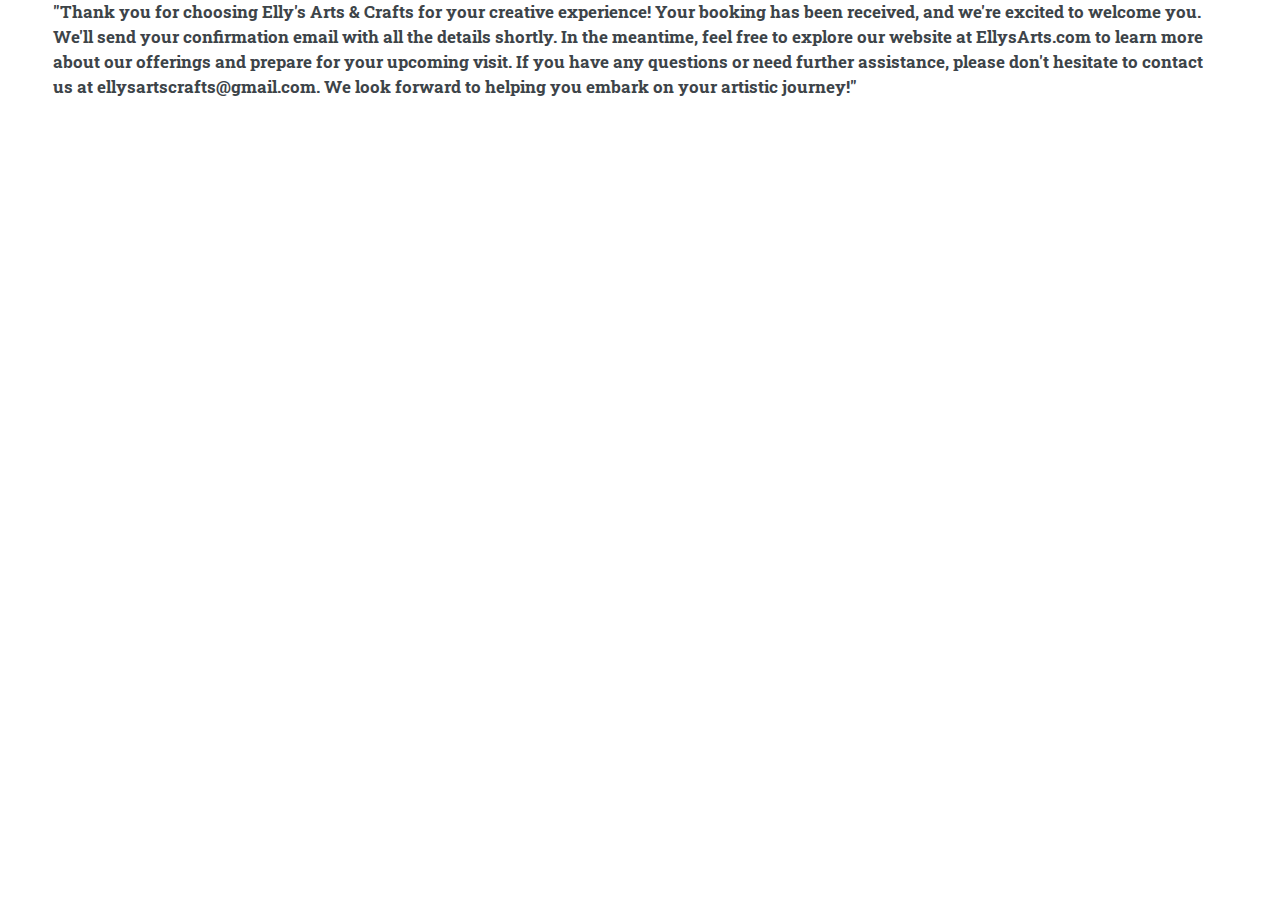
==== confirmation.html @ ca2ac84e "update" ====
<!DOCTYPE HTML>
<html>
	<head>
		<title>Elly's Arts & Crafts - Confirmation</title>
		<meta charset="utf-8" />
		<meta name="viewport" content="width=device-width, initial-scale=1, user-scalable=no" />
		<link rel="stylesheet" href="assets/css/main.css" />

		<!-- Google tag (gtag.js) Google ADs -->
		<script async src="https://www.googletagmanager.com/gtag/js?id=AW-11468911017"></script>
		<script>
		window.dataLayer = window.dataLayer || [];
		function gtag(){dataLayer.push(arguments);}
		gtag('js', new Date());

		gtag('config', 'AW-11468911017');
		</script>
		<!-- Google tag (gtag.js) Analytics -->
		<script async src="https://www.googletagmanager.com/gtag/js?id=G-2J6WNZZW1K"></script>
		<script>
		window.dataLayer = window.dataLayer || [];
		function gtag(){dataLayer.push(arguments);}
		gtag('js', new Date());

		gtag('config', 'G-2J6WNZZW1K');
		</script>

		
	</head>
	<body>
		<div id="main">
			<div class="inner">

			   <h3><span>"</span>Thank you for choosing Elly's Arts & Crafts for your creative experience! Your booking has been received, and we're excited to welcome you. We'll send your confirmation email with all the details shortly. In the meantime, feel free to explore our website at EllysArts.com to learn more about our offerings and prepare for your upcoming visit. If you have any questions or need further assistance, please don't hesitate to contact us at <email>ellysartscrafts@gmail.com</email>. We look forward to helping you embark on your artistic journey!<span>"</span></h3>

			</div>
		</div>


	</body>
</html>
---- assets/css/main.css ----
@import url(fontawesome-all.min.css);
@import url("https://fonts.googleapis.com/css?family=Open+Sans:400,600,400italic,600italic|Roboto+Slab:400,700");
/*
	Editorial by HTML5 UP
	html5up.net | @ajlkn
	Free for personal and commercial use under the CCA 3.0 license (html5up.net/license)
*/
html, body, div, span, applet, object,
iframe, h1, h2, h3, h4, h5, h6, p, blockquote,
pre, a, abbr, acronym, address, big, cite,
code, del, dfn, em, img, ins, kbd, q, s, samp,
small, strike, strong, sub, sup, tt, var, b,
u, i, center, dl, dt, dd, ol, ul, li, fieldset,
form, label, legend, table, caption, tbody,
tfoot, thead, tr, th, td, article, aside,
canvas, details, embed, figure, figcaption,
footer, header, hgroup, menu, nav, output, ruby,
section, summary, time, mark, audio, video {
  margin: 0;
  padding: 0;
  border: 0;
  font-size: 100%;
  font: inherit;
  vertical-align: baseline; }

article, aside, details, figcaption, figure,
footer, header, hgroup, menu, nav, section {
  display: block; }

body {
  line-height: 1; }

ol, ul {
  list-style: none; }

blockquote, q {
  quotes: none; }
  blockquote:before, blockquote:after, q:before, q:after {
    content: '';
    content: none; }

table {
  border-collapse: collapse;
  border-spacing: 0; }

body {
  -webkit-text-size-adjust: none; }

mark {
  background-color: transparent;
  color: inherit; }

input::-moz-focus-inner {
  border: 0;
  padding: 0; }

input, select, textarea {
  -moz-appearance: none;
  -webkit-appearance: none;
  -ms-appearance: none;
  appearance: none; }

/* Basic */
@-ms-viewport {
  width: device-width; }

body {
  -ms-overflow-style: scrollbar; }

@media screen and (max-width: 480px) {
  html, body {
    min-width: 320px; } }

html {
  box-sizing: border-box; }

*, *:before, *:after {
  box-sizing: inherit; }

body {
  background: #ffffff; }
  body.is-preload *, body.is-preload *:before, body.is-preload *:after, body.is-resizing *, body.is-resizing *:before, body.is-resizing *:after {
    -moz-animation: none !important;
    -webkit-animation: none !important;
    -ms-animation: none !important;
    animation: none !important;
    -moz-transition: none !important;
    -webkit-transition: none !important;
    -ms-transition: none !important;
    transition: none !important; }

/* Type */
body, input, select, textarea {
  color: #7f888f;
  font-family: "Open Sans", sans-serif;
  font-size: 13pt;
  font-weight: 400;
  line-height: 1.65; }
  @media screen and (max-width: 1680px) {
    body, input, select, textarea {
      font-size: 11pt; } }
  @media screen and (max-width: 1280px) {
    body, input, select, textarea {
      font-size: 10pt; } }
  @media screen and (max-width: 360px) {
    body, input, select, textarea {
      font-size: 9pt; } }

a {
  -moz-transition: color 0.2s ease-in-out, border-bottom-color 0.2s ease-in-out;
  -webkit-transition: color 0.2s ease-in-out, border-bottom-color 0.2s ease-in-out;
  -ms-transition: color 0.2s ease-in-out, border-bottom-color 0.2s ease-in-out;
  transition: color 0.2s ease-in-out, border-bottom-color 0.2s ease-in-out;
  border-bottom: dotted 1px;
  color: #f48eb0;
  text-decoration: none; }
  a:hover {
    border-bottom-color: #f48eb0;
    color: #f48eb0 !important; }
    a:hover strong {
      color: inherit; }

strong, b {
  color: #3d4449;
  font-weight: 600; }

em, i {
  font-style: italic; }

p {
  margin: 0 0 2em 0; }

h1, h2, h3, h4, h5, h6 {
  color: #3d4449;
  font-family: "Roboto Slab", serif;
  font-weight: 700;
  line-height: 1.5;
  margin: 0 0 0.3em 0; }
  h1 a, h2 a, h3 a, h4 a, h5 a, h6 a {
    color: inherit;
    text-decoration: none;
    border-bottom: 0; }

h1 {
  font-size: 4em;
  margin: 0 0 0.5em 0;
  line-height: 1.3; }

h2 {
  font-size: 1.75em; }

h3 {
  font-size: 1.25em; }

h4 {
  font-size: 1.1em; }

h5 {
  font-size: 0.9em; }

h6 {
  font-size: 0.7em; }

@media screen and (max-width: 1680px) {
  h1 {
    font-size: 3.5em; } }

@media screen and (max-width: 980px) {
  h1 {
    font-size: 3.25em; } }

@media screen and (max-width: 736px) {
  h1 {
    font-size: 2em;
    line-height: 1.4; }
  h2 {
    font-size: 1.5em; } }

sub {
  font-size: 0.8em;
  position: relative;
  top: 0.5em; }

sup {
  font-size: 0.8em;
  position: relative;
  top: -0.5em; }

blockquote {
  border-left: solid 3px rgba(210, 215, 217, 0.75);
  font-style: italic;
  margin: 0 0 2em 0;
  padding: 0.5em 0 0.5em 2em; }

code {
  background: rgba(230, 235, 237, 0.25);
  border-radius: 0.375em;
  border: solid 1px rgba(210, 215, 217, 0.75);
  font-family: "Courier New", monospace;
  font-size: 0.9em;
  margin: 0 0.25em;
  padding: 0.25em 0.65em; }

pre {
  -webkit-overflow-scrolling: touch;
  font-family: "Courier New", monospace;
  font-size: 0.9em;
  margin: 0 0 2em 0; }
  pre code {
    display: block;
    line-height: 1.75;
    padding: 1em 1.5em;
    overflow-x: auto; }

hr {
  border: 0;
  border-bottom: solid 1px rgba(210, 215, 217, 0.75);
  margin: 2em 0; }
  hr.major {
    margin: 3em 0; }

.align-left {
  text-align: left; }

.align-center {
  text-align: center; }

.align-right {
  text-align: right; }

/* Row */
.row {
  display: flex;
  flex-wrap: wrap;
  box-sizing: border-box;
  align-items: stretch; }
  .row > * {
    box-sizing: border-box; }
  .row.gtr-uniform > * > :last-child {
    margin-bottom: 0; }
  .row.aln-left {
    justify-content: flex-start; }
  .row.aln-center {
    justify-content: center; }
  .row.aln-right {
    justify-content: flex-end; }
  .row.aln-top {
    align-items: flex-start; }
  .row.aln-middle {
    align-items: center; }
  .row.aln-bottom {
    align-items: flex-end; }
  .row > .imp {
    order: -1; }
  .row > .col-1 {
    width: 8.33333%; }
  .row > .off-1 {
    margin-left: 8.33333%; }
  .row > .col-2 {
    width: 16.66667%; }
  .row > .off-2 {
    margin-left: 16.66667%; }
  .row > .col-3 {
    width: 25%; }
  .row > .off-3 {
    margin-left: 25%; }
  .row > .col-4 {
    width: 33.33333%; }
  .row > .off-4 {
    margin-left: 33.33333%; }
  .row > .col-5 {
    width: 41.66667%; }
  .row > .off-5 {
    margin-left: 41.66667%; }
  .row > .col-6 {
    width: 50%; }
  .row > .off-6 {
    margin-left: 50%; }
  .row > .col-7 {
    width: 58.33333%; }
  .row > .off-7 {
    margin-left: 58.33333%; }
  .row > .col-8 {
    width: 66.66667%; }
  .row > .off-8 {
    margin-left: 66.66667%; }
  .row > .col-9 {
    width: 75%; }
  .row > .off-9 {
    margin-left: 75%; }
  .row > .col-10 {
    width: 83.33333%; }
  .row > .off-10 {
    margin-left: 83.33333%; }
  .row > .col-11 {
    width: 91.66667%; }
  .row > .off-11 {
    margin-left: 91.66667%; }
  .row > .col-12 {
    width: 100%; }
  .row > .off-12 {
    margin-left: 100%; }
  .row.gtr-0 {
    margin-top: 0;
    margin-left: 0em; }
    .row.gtr-0 > * {
      padding: 0 0 0 0em; }
    .row.gtr-0.gtr-uniform {
      margin-top: 0em; }
      .row.gtr-0.gtr-uniform > * {
        padding-top: 0em; }
  .row.gtr-25 {
    margin-top: 0;
    margin-left: -0.375em; }
    .row.gtr-25 > * {
      padding: 0 0 0 0.375em; }
    .row.gtr-25.gtr-uniform {
      margin-top: -0.375em; }
      .row.gtr-25.gtr-uniform > * {
        padding-top: 0.375em; }
  .row.gtr-50 {
    margin-top: 0;
    margin-left: -0.75em; }
    .row.gtr-50 > * {
      padding: 0 0 0 0.75em; }
    .row.gtr-50.gtr-uniform {
      margin-top: -0.75em; }
      .row.gtr-50.gtr-uniform > * {
        padding-top: 0.75em; }
  .row {
    margin-top: 0;
    margin-left: -1.5em; }
    .row > * {
      padding: 0 0 0 1.5em; }
    .row.gtr-uniform {
      margin-top: -1.5em; }
      .row.gtr-uniform > * {
        padding-top: 1.5em; }
  .row.gtr-150 {
    margin-top: 0;
    margin-left: -2.25em; }
    .row.gtr-150 > * {
      padding: 0 0 0 2.25em; }
    .row.gtr-150.gtr-uniform {
      margin-top: -2.25em; }
      .row.gtr-150.gtr-uniform > * {
        padding-top: 2.25em; }
  .row.gtr-200 {
    margin-top: 0;
    margin-left: -3em; }
    .row.gtr-200 > * {
      padding: 0 0 0 3em; }
    .row.gtr-200.gtr-uniform {
      margin-top: -3em; }
      .row.gtr-200.gtr-uniform > * {
        padding-top: 3em; }
  @media screen and (max-width: 1680px) {
    .row {
      display: flex;
      flex-wrap: wrap;
      box-sizing: border-box;
      align-items: stretch; }
      .row > * {
        box-sizing: border-box; }
      .row.gtr-uniform > * > :last-child {
        margin-bottom: 0; }
      .row.aln-left {
        justify-content: flex-start; }
      .row.aln-center {
        justify-content: center; }
      .row.aln-right {
        justify-content: flex-end; }
      .row.aln-top {
        align-items: flex-start; }
      .row.aln-middle {
        align-items: center; }
      .row.aln-bottom {
        align-items: flex-end; }
      .row > .imp-xlarge {
        order: -1; }
      .row > .col-1-xlarge {
        width: 8.33333%; }
      .row > .off-1-xlarge {
        margin-left: 8.33333%; }
      .row > .col-2-xlarge {
        width: 16.66667%; }
      .row > .off-2-xlarge {
        margin-left: 16.66667%; }
      .row > .col-3-xlarge {
        width: 25%; }
      .row > .off-3-xlarge {
        margin-left: 25%; }
      .row > .col-4-xlarge {
        width: 33.33333%; }
      .row > .off-4-xlarge {
        margin-left: 33.33333%; }
      .row > .col-5-xlarge {
        width: 41.66667%; }
      .row > .off-5-xlarge {
        margin-left: 41.66667%; }
      .row > .col-6-xlarge {
        width: 50%; }
      .row > .off-6-xlarge {
        margin-left: 50%; }
      .row > .col-7-xlarge {
        width: 58.33333%; }
      .row > .off-7-xlarge {
        margin-left: 58.33333%; }
      .row > .col-8-xlarge {
        width: 66.66667%; }
      .row > .off-8-xlarge {
        margin-left: 66.66667%; }
      .row > .col-9-xlarge {
        width: 75%; }
      .row > .off-9-xlarge {
        margin-left: 75%; }
      .row > .col-10-xlarge {
        width: 83.33333%; }
      .row > .off-10-xlarge {
        margin-left: 83.33333%; }
      .row > .col-11-xlarge {
        width: 91.66667%; }
      .row > .off-11-xlarge {
        margin-left: 91.66667%; }
      .row > .col-12-xlarge {
        width: 100%; }
      .row > .off-12-xlarge {
        margin-left: 100%; }
      .row.gtr-0 {
        margin-top: 0;
        margin-left: 0em; }
        .row.gtr-0 > * {
          padding: 0 0 0 0em; }
        .row.gtr-0.gtr-uniform {
          margin-top: 0em; }
          .row.gtr-0.gtr-uniform > * {
            padding-top: 0em; }
      .row.gtr-25 {
        margin-top: 0;
        margin-left: -0.375em; }
        .row.gtr-25 > * {
          padding: 0 0 0 0.375em; }
        .row.gtr-25.gtr-uniform {
          margin-top: -0.375em; }
          .row.gtr-25.gtr-uniform > * {
            padding-top: 0.375em; }
      .row.gtr-50 {
        margin-top: 0;
        margin-left: -0.75em; }
        .row.gtr-50 > * {
          padding: 0 0 0 0.75em; }
        .row.gtr-50.gtr-uniform {
          margin-top: -0.75em; }
          .row.gtr-50.gtr-uniform > * {
            padding-top: 0.75em; }
      .row {
        margin-top: 0;
        margin-left: -1.5em; }
        .row > * {
          padding: 0 0 0 1.5em; }
        .row.gtr-uniform {
          margin-top: -1.5em; }
          .row.gtr-uniform > * {
            padding-top: 1.5em; }
      .row.gtr-150 {
        margin-top: 0;
        margin-left: -2.25em; }
        .row.gtr-150 > * {
          padding: 0 0 0 2.25em; }
        .row.gtr-150.gtr-uniform {
          margin-top: -2.25em; }
          .row.gtr-150.gtr-uniform > * {
            padding-top: 2.25em; }
      .row.gtr-200 {
        margin-top: 0;
        margin-left: -3em; }
        .row.gtr-200 > * {
          padding: 0 0 0 3em; }
        .row.gtr-200.gtr-uniform {
          margin-top: -3em; }
          .row.gtr-200.gtr-uniform > * {
            padding-top: 3em; } }
  @media screen and (max-width: 1280px) {
    .row {
      display: flex;
      flex-wrap: wrap;
      box-sizing: border-box;
      align-items: stretch; }
      .row > * {
        box-sizing: border-box; }
      .row.gtr-uniform > * > :last-child {
        margin-bottom: 0; }
      .row.aln-left {
        justify-content: flex-start; }
      .row.aln-center {
        justify-content: center; }
      .row.aln-right {
        justify-content: flex-end; }
      .row.aln-top {
        align-items: flex-start; }
      .row.aln-middle {
        align-items: center; }
      .row.aln-bottom {
        align-items: flex-end; }
      .row > .imp-large {
        order: -1; }
      .row > .col-1-large {
        width: 8.33333%; }
      .row > .off-1-large {
        margin-left: 8.33333%; }
      .row > .col-2-large {
        width: 16.66667%; }
      .row > .off-2-large {
        margin-left: 16.66667%; }
      .row > .col-3-large {
        width: 25%; }
      .row > .off-3-large {
        margin-left: 25%; }
      .row > .col-4-large {
        width: 33.33333%; }
      .row > .off-4-large {
        margin-left: 33.33333%; }
      .row > .col-5-large {
        width: 41.66667%; }
      .row > .off-5-large {
        margin-left: 41.66667%; }
      .row > .col-6-large {
        width: 50%; }
      .row > .off-6-large {
        margin-left: 50%; }
      .row > .col-7-large {
        width: 58.33333%; }
      .row > .off-7-large {
        margin-left: 58.33333%; }
      .row > .col-8-large {
        width: 66.66667%; }
      .row > .off-8-large {
        margin-left: 66.66667%; }
      .row > .col-9-large {
        width: 75%; }
      .row > .off-9-large {
        margin-left: 75%; }
      .row > .col-10-large {
        width: 83.33333%; }
      .row > .off-10-large {
        margin-left: 83.33333%; }
      .row > .col-11-large {
        width: 91.66667%; }
      .row > .off-11-large {
        margin-left: 91.66667%; }
      .row > .col-12-large {
        width: 100%; }
      .row > .off-12-large {
        margin-left: 100%; }
      .row.gtr-0 {
        margin-top: 0;
        margin-left: 0em; }
        .row.gtr-0 > * {
          padding: 0 0 0 0em; }
        .row.gtr-0.gtr-uniform {
          margin-top: 0em; }
          .row.gtr-0.gtr-uniform > * {
            padding-top: 0em; }
      .row.gtr-25 {
        margin-top: 0;
        margin-left: -0.375em; }
        .row.gtr-25 > * {
          padding: 0 0 0 0.375em; }
        .row.gtr-25.gtr-uniform {
          margin-top: -0.375em; }
          .row.gtr-25.gtr-uniform > * {
            padding-top: 0.375em; }
      .row.gtr-50 {
        margin-top: 0;
        margin-left: -0.75em; }
        .row.gtr-50 > * {
          padding: 0 0 0 0.75em; }
        .row.gtr-50.gtr-uniform {
          margin-top: -0.75em; }
          .row.gtr-50.gtr-uniform > * {
            padding-top: 0.75em; }
      .row {
        margin-top: 0;
        margin-left: -1.5em; }
        .row > * {
          padding: 0 0 0 1.5em; }
        .row.gtr-uniform {
          margin-top: -1.5em; }
          .row.gtr-uniform > * {
            padding-top: 1.5em; }
      .row.gtr-150 {
        margin-top: 0;
        margin-left: -2.25em; }
        .row.gtr-150 > * {
          padding: 0 0 0 2.25em; }
        .row.gtr-150.gtr-uniform {
          margin-top: -2.25em; }
          .row.gtr-150.gtr-uniform > * {
            padding-top: 2.25em; }
      .row.gtr-200 {
        margin-top: 0;
        margin-left: -3em; }
        .row.gtr-200 > * {
          padding: 0 0 0 3em; }
        .row.gtr-200.gtr-uniform {
          margin-top: -3em; }
          .row.gtr-200.gtr-uniform > * {
            padding-top: 3em; } }
  @media screen and (max-width: 980px) {
    .row {
      display: flex;
      flex-wrap: wrap;
      box-sizing: border-box;
      align-items: stretch; }
      .row > * {
        box-sizing: border-box; }
      .row.gtr-uniform > * > :last-child {
        margin-bottom: 0; }
      .row.aln-left {
        justify-content: flex-start; }
      .row.aln-center {
        justify-content: center; }
      .row.aln-right {
        justify-content: flex-end; }
      .row.aln-top {
        align-items: flex-start; }
      .row.aln-middle {
        align-items: center; }
      .row.aln-bottom {
        align-items: flex-end; }
      .row > .imp-medium {
        order: -1; }
      .row > .col-1-medium {
        width: 8.33333%; }
      .row > .off-1-medium {
        margin-left: 8.33333%; }
      .row > .col-2-medium {
        width: 16.66667%; }
      .row > .off-2-medium {
        margin-left: 16.66667%; }
      .row > .col-3-medium {
        width: 25%; }
      .row > .off-3-medium {
        margin-left: 25%; }
      .row > .col-4-medium {
        width: 33.33333%; }
      .row > .off-4-medium {
        margin-left: 33.33333%; }
      .row > .col-5-medium {
        width: 41.66667%; }
      .row > .off-5-medium {
        margin-left: 41.66667%; }
      .row > .col-6-medium {
        width: 50%; }
      .row > .off-6-medium {
        margin-left: 50%; }
      .row > .col-7-medium {
        width: 58.33333%; }
      .row > .off-7-medium {
        margin-left: 58.33333%; }
      .row > .col-8-medium {
        width: 66.66667%; }
      .row > .off-8-medium {
        margin-left: 66.66667%; }
      .row > .col-9-medium {
        width: 75%; }
      .row > .off-9-medium {
        margin-left: 75%; }
      .row > .col-10-medium {
        width: 83.33333%; }
      .row > .off-10-medium {
        margin-left: 83.33333%; }
      .row > .col-11-medium {
        width: 91.66667%; }
      .row > .off-11-medium {
        margin-left: 91.66667%; }
      .row > .col-12-medium {
        width: 100%; }
      .row > .off-12-medium {
        margin-left: 100%; }
      .row.gtr-0 {
        margin-top: 0;
        margin-left: 0em; }
        .row.gtr-0 > * {
          padding: 0 0 0 0em; }
        .row.gtr-0.gtr-uniform {
          margin-top: 0em; }
          .row.gtr-0.gtr-uniform > * {
            padding-top: 0em; }
      .row.gtr-25 {
        margin-top: 0;
        margin-left: -0.375em; }
        .row.gtr-25 > * {
          padding: 0 0 0 0.375em; }
        .row.gtr-25.gtr-uniform {
          margin-top: -0.375em; }
          .row.gtr-25.gtr-uniform > * {
            padding-top: 0.375em; }
      .row.gtr-50 {
        margin-top: 0;
        margin-left: -0.75em; }
        .row.gtr-50 > * {
          padding: 0 0 0 0.75em; }
        .row.gtr-50.gtr-uniform {
          margin-top: -0.75em; }
          .row.gtr-50.gtr-uniform > * {
            padding-top: 0.75em; }
      .row {
        margin-top: 0;
        margin-left: -1.5em; }
        .row > * {
          padding: 0 0 0 1.5em; }
        .row.gtr-uniform {
          margin-top: -1.5em; }
          .row.gtr-uniform > * {
            padding-top: 1.5em; }
      .row.gtr-150 {
        margin-top: 0;
        margin-left: -2.25em; }
        .row.gtr-150 > * {
          padding: 0 0 0 2.25em; }
        .row.gtr-150.gtr-uniform {
          margin-top: -2.25em; }
          .row.gtr-150.gtr-uniform > * {
            padding-top: 2.25em; }
      .row.gtr-200 {
        margin-top: 0;
        margin-left: -3em; }
        .row.gtr-200 > * {
          padding: 0 0 0 3em; }
        .row.gtr-200.gtr-uniform {
          margin-top: -3em; }
          .row.gtr-200.gtr-uniform > * {
            padding-top: 3em; } }
  @media screen and (max-width: 736px) {
    .row {
      display: flex;
      flex-wrap: wrap;
      box-sizing: border-box;
      align-items: stretch; }
      .row > * {
        box-sizing: border-box; }
      .row.gtr-uniform > * > :last-child {
        margin-bottom: 0; }
      .row.aln-left {
        justify-content: flex-start; }
      .row.aln-center {
        justify-content: center; }
      .row.aln-right {
        justify-content: flex-end; }
      .row.aln-top {
        align-items: flex-start; }
      .row.aln-middle {
        align-items: center; }
      .row.aln-bottom {
        align-items: flex-end; }
      .row > .imp-small {
        order: -1; }
      .row > .col-1-small {
        width: 8.33333%; }
      .row > .off-1-small {
        margin-left: 8.33333%; }
      .row > .col-2-small {
        width: 16.66667%; }
      .row > .off-2-small {
        margin-left: 16.66667%; }
      .row > .col-3-small {
        width: 25%; }
      .row > .off-3-small {
        margin-left: 25%; }
      .row > .col-4-small {
        width: 33.33333%; }
      .row > .off-4-small {
        margin-left: 33.33333%; }
      .row > .col-5-small {
        width: 41.66667%; }
      .row > .off-5-small {
        margin-left: 41.66667%; }
      .row > .col-6-small {
        width: 50%; }
      .row > .off-6-small {
        margin-left: 50%; }
      .row > .col-7-small {
        width: 58.33333%; }
      .row > .off-7-small {
        margin-left: 58.33333%; }
      .row > .col-8-small {
        width: 66.66667%; }
      .row > .off-8-small {
        margin-left: 66.66667%; }
      .row > .col-9-small {
        width: 75%; }
      .row > .off-9-small {
        margin-left: 75%; }
      .row > .col-10-small {
        width: 83.33333%; }
      .row > .off-10-small {
        margin-left: 83.33333%; }
      .row > .col-11-small {
        width: 91.66667%; }
      .row > .off-11-small {
        margin-left: 91.66667%; }
      .row > .col-12-small {
        width: 100%; }
      .row > .off-12-small {
        margin-left: 100%; }
      .row.gtr-0 {
        margin-top: 0;
        margin-left: 0em; }
        .row.gtr-0 > * {
          padding: 0 0 0 0em; }
        .row.gtr-0.gtr-uniform {
          margin-top: 0em; }
          .row.gtr-0.gtr-uniform > * {
            padding-top: 0em; }
      .row.gtr-25 {
        margin-top: 0;
        margin-left: -0.375em; }
        .row.gtr-25 > * {
          padding: 0 0 0 0.375em; }
        .row.gtr-25.gtr-uniform {
          margin-top: -0.375em; }
          .row.gtr-25.gtr-uniform > * {
            padding-top: 0.375em; }
      .row.gtr-50 {
        margin-top: 0;
        margin-left: -0.75em; }
        .row.gtr-50 > * {
          padding: 0 0 0 0.75em; }
        .row.gtr-50.gtr-uniform {
          margin-top: -0.75em; }
          .row.gtr-50.gtr-uniform > * {
            padding-top: 0.75em; }
      .row {
        margin-top: 0;
        margin-left: -1.5em; }
        .row > * {
          padding: 0 0 0 1.5em; }
        .row.gtr-uniform {
          margin-top: -1.5em; }
          .row.gtr-uniform > * {
            padding-top: 1.5em; }
      .row.gtr-150 {
        margin-top: 0;
        margin-left: -2.25em; }
        .row.gtr-150 > * {
          padding: 0 0 0 2.25em; }
        .row.gtr-150.gtr-uniform {
          margin-top: -2.25em; }
          .row.gtr-150.gtr-uniform > * {
            padding-top: 2.25em; }
      .row.gtr-200 {
        margin-top: 0;
        margin-left: -3em; }
        .row.gtr-200 > * {
          padding: 0 0 0 3em; }
        .row.gtr-200.gtr-uniform {
          margin-top: -3em; }
          .row.gtr-200.gtr-uniform > * {
            padding-top: 3em; } }
  @media screen and (max-width: 480px) {
    .row {
      display: flex;
      flex-wrap: wrap;
      box-sizing: border-box;
      align-items: stretch; }
      .row > * {
        box-sizing: border-box; }
      .row.gtr-uniform > * > :last-child {
        margin-bottom: 0; }
      .row.aln-left {
        justify-content: flex-start; }
      .row.aln-center {
        justify-content: center; }
      .row.aln-right {
        justify-content: flex-end; }
      .row.aln-top {
        align-items: flex-start; }
      .row.aln-middle {
        align-items: center; }
      .row.aln-bottom {
        align-items: flex-end; }
      .row > .imp-xsmall {
        order: -1; }
      .row > .col-1-xsmall {
        width: 8.33333%; }
      .row > .off-1-xsmall {
        margin-left: 8.33333%; }
      .row > .col-2-xsmall {
        width: 16.66667%; }
      .row > .off-2-xsmall {
        margin-left: 16.66667%; }
      .row > .col-3-xsmall {
        width: 25%; }
      .row > .off-3-xsmall {
        margin-left: 25%; }
      .row > .col-4-xsmall {
        width: 33.33333%; }
      .row > .off-4-xsmall {
        margin-left: 33.33333%; }
      .row > .col-5-xsmall {
        width: 41.66667%; }
      .row > .off-5-xsmall {
        margin-left: 41.66667%; }
      .row > .col-6-xsmall {
        width: 50%; }
      .row > .off-6-xsmall {
        margin-left: 50%; }
      .row > .col-7-xsmall {
        width: 58.33333%; }
      .row > .off-7-xsmall {
        margin-left: 58.33333%; }
      .row > .col-8-xsmall {
        width: 66.66667%; }
      .row > .off-8-xsmall {
        margin-left: 66.66667%; }
      .row > .col-9-xsmall {
        width: 75%; }
      .row > .off-9-xsmall {
        margin-left: 75%; }
      .row > .col-10-xsmall {
        width: 83.33333%; }
      .row > .off-10-xsmall {
        margin-left: 83.33333%; }
      .row > .col-11-xsmall {
        width: 91.66667%; }
      .row > .off-11-xsmall {
        margin-left: 91.66667%; }
      .row > .col-12-xsmall {
        width: 100%; }
      .row > .off-12-xsmall {
        margin-left: 100%; }
      .row.gtr-0 {
        margin-top: 0;
        margin-left: 0em; }
        .row.gtr-0 > * {
          padding: 0 0 0 0em; }
        .row.gtr-0.gtr-uniform {
          margin-top: 0em; }
          .row.gtr-0.gtr-uniform > * {
            padding-top: 0em; }
      .row.gtr-25 {
        margin-top: 0;
        margin-left: -0.375em; }
        .row.gtr-25 > * {
          padding: 0 0 0 0.375em; }
        .row.gtr-25.gtr-uniform {
          margin-top: -0.375em; }
          .row.gtr-25.gtr-uniform > * {
            padding-top: 0.375em; }
      .row.gtr-50 {
        margin-top: 0;
        margin-left: -0.75em; }
        .row.gtr-50 > * {
          padding: 0 0 0 0.75em; }
        .row.gtr-50.gtr-uniform {
          margin-top: -0.75em; }
          .row.gtr-50.gtr-uniform > * {
            padding-top: 0.75em; }
      .row {
        margin-top: 0;
        margin-left: -1.5em; }
        .row > * {
          padding: 0 0 0 1.5em; }
        .row.gtr-uniform {
          margin-top: -1.5em; }
          .row.gtr-uniform > * {
            padding-top: 1.5em; }
      .row.gtr-150 {
        margin-top: 0;
        margin-left: -2.25em; }
        .row.gtr-150 > * {
          padding: 0 0 0 2.25em; }
        .row.gtr-150.gtr-uniform {
          margin-top: -2.25em; }
          .row.gtr-150.gtr-uniform > * {
            padding-top: 2.25em; }
      .row.gtr-200 {
        margin-top: 0;
        margin-left: -3em; }
        .row.gtr-200 > * {
          padding: 0 0 0 3em; }
        .row.gtr-200.gtr-uniform {
          margin-top: -3em; }
          .row.gtr-200.gtr-uniform > * {
            padding-top: 3em; } }

/* Section/Article */
section.special, article.special {
  text-align: center; }

header p {
  font-family: "Roboto Slab", serif;
  font-size: 1em;
  font-weight: 400;
  letter-spacing: 0.075em;
  margin-top: -0.5em;
  text-transform: uppercase; }

header.major > :last-child {
  border-bottom: solid 3px #f48eb0;
  display: inline-block;
  margin: 0 0 2em 0;
  padding: 0 0.75em 0.5em 0; }

header.main > :last-child {
  margin: 0 0 1em 0; }

/* Form */
form {
  margin: 0 0 2em 0; }

label {
  color: #3d4449;
  display: block;
  font-size: 0.9em;
  font-weight: 600;
  margin: 0 0 1em 0; }

input[type="text"],
input[type="password"],
input[type="email"],
input[type="tel"],
input[type="search"],
input[type="url"],
select,
textarea {
  -moz-appearance: none;
  -webkit-appearance: none;
  -ms-appearance: none;
  appearance: none;
  background: #ffffff;
  border-radius: 0.375em;
  border: none;
  border: solid 1px rgba(210, 215, 217, 0.75);
  color: inherit;
  display: block;
  outline: 0;
  padding: 0 1em;
  text-decoration: none;
  width: 100%; }
  input[type="text"]:invalid,
  input[type="password"]:invalid,
  input[type="email"]:invalid,
  input[type="tel"]:invalid,
  input[type="search"]:invalid,
  input[type="url"]:invalid,
  select:invalid,
  textarea:invalid {
    box-shadow: none; }
  input[type="text"]:focus,
  input[type="password"]:focus,
  input[type="email"]:focus,
  input[type="tel"]:focus,
  input[type="search"]:focus,
  input[type="url"]:focus,
  select:focus,
  textarea:focus {
    border-color: #f48eb0;
    box-shadow: 0 0 0 1px #f48eb0; }

select {
  background-image: url("data:image/svg+xml;charset=utf8,%3Csvg xmlns='http://www.w3.org/2000/svg' width='40' height='40' preserveAspectRatio='none' viewBox='0 0 40 40'%3E%3Cpath d='M9.4,12.3l10.4,10.4l10.4-10.4c0.2-0.2,0.5-0.4,0.9-0.4c0.3,0,0.6,0.1,0.9,0.4l3.3,3.3c0.2,0.2,0.4,0.5,0.4,0.9 c0,0.4-0.1,0.6-0.4,0.9L20.7,31.9c-0.2,0.2-0.5,0.4-0.9,0.4c-0.3,0-0.6-0.1-0.9-0.4L4.3,17.3c-0.2-0.2-0.4-0.5-0.4-0.9 c0-0.4,0.1-0.6,0.4-0.9l3.3-3.3c0.2-0.2,0.5-0.4,0.9-0.4S9.1,12.1,9.4,12.3z' fill='rgba(210, 215, 217, 0.75)' /%3E%3C/svg%3E");
  background-size: 1.25em;
  background-repeat: no-repeat;
  background-position: calc(100% - 1em) center;
  height: 2.75em;
  padding-right: 2.75em;
  text-overflow: ellipsis; }
  select option {
    color: #3d4449;
    background: #ffffff; }
  select:focus::-ms-value {
    background-color: transparent; }
  select::-ms-expand {
    display: none; }

input[type="text"],
input[type="password"],
input[type="email"],
input[type="tel"],
input[type="search"],
input[type="url"],
select {
  height: 2.75em; }

textarea {
  padding: 0.75em 1em; }

input[type="checkbox"],
input[type="radio"] {
  -moz-appearance: none;
  -webkit-appearance: none;
  -ms-appearance: none;
  appearance: none;
  display: block;
  float: left;
  margin-right: -2em;
  opacity: 0;
  width: 1em;
  z-index: -1; }
  input[type="checkbox"] + label,
  input[type="radio"] + label {
    text-decoration: none;
    color: #7f888f;
    cursor: pointer;
    display: inline-block;
    font-size: 1em;
    font-weight: 400;
    padding-left: 2.4em;
    padding-right: 0.75em;
    position: relative; }
    input[type="checkbox"] + label:before,
    input[type="radio"] + label:before {
      -moz-osx-font-smoothing: grayscale;
      -webkit-font-smoothing: antialiased;
      display: inline-block;
      font-style: normal;
      font-variant: normal;
      text-rendering: auto;
      line-height: 1;
      text-transform: none !important;
      font-family: 'Font Awesome 5 Free';
      font-weight: 900; }
    input[type="checkbox"] + label:before,
    input[type="radio"] + label:before {
      background: #ffffff;
      border-radius: 0.375em;
      border: solid 1px rgba(210, 215, 217, 0.75);
      content: '';
      display: inline-block;
      font-size: 0.8em;
      height: 2.0625em;
      left: 0;
      line-height: 2.0625em;
      position: absolute;
      text-align: center;
      top: 0;
      width: 2.0625em; }
  input[type="checkbox"]:checked + label:before,
  input[type="radio"]:checked + label:before {
    background: #3d4449;
    border-color: #3d4449;
    color: #ffffff;
    content: '\f00c'; }
  input[type="checkbox"]:focus + label:before,
  input[type="radio"]:focus + label:before {
    border-color: #f48eb0;
    box-shadow: 0 0 0 1px #f48eb0; }

input[type="checkbox"] + label:before {
  border-radius: 0.375em; }

input[type="radio"] + label:before {
  border-radius: 100%; }

::-webkit-input-placeholder {
  color: #9fa3a6 !important;
  opacity: 1.0; }

:-moz-placeholder {
  color: #9fa3a6 !important;
  opacity: 1.0; }

::-moz-placeholder {
  color: #9fa3a6 !important;
  opacity: 1.0; }

:-ms-input-placeholder {
  color: #9fa3a6 !important;
  opacity: 1.0; }

/* Box */
.box {
  border-radius: 0.375em;
  border: solid 1px rgba(210, 215, 217, 0.75);
  margin-bottom: 2em;
  padding: 1.5em; }
  .box > :last-child,
  .box > :last-child > :last-child,
  .box > :last-child > :last-child > :last-child {
    margin-bottom: 0; }
  .box.alt {
    border: 0;
    border-radius: 0;
    padding: 0; }

/* Icon */
.icon {
  text-decoration: none;
  border-bottom: none;
  position: relative; }
  .icon:before {
    -moz-osx-font-smoothing: grayscale;
    -webkit-font-smoothing: antialiased;
    display: inline-block;
    font-style: normal;
    font-variant: normal;
    text-rendering: auto;
    line-height: 1;
    text-transform: none !important;
    font-family: 'Font Awesome 5 Free';
    font-weight: 400; }
  .icon > .label {
    display: none; }
  .icon:before {
    line-height: inherit; }
  .icon.solid:before {
    font-weight: 900; }
  .icon.brands:before {
    font-family: 'Font Awesome 5 Brands'; }

/* Image */
.image {
  border-radius: 0.375em;
  border: 0;
  display: inline-block;
  position: relative; }
  .image img {
    border-radius: 0.375em;
    display: block; }
  .image.left, .image.right {
    max-width: 40%; }
    .image.left img, .image.right img {
      width: 100%; }
  .image.left {
    float: left;
    padding: 0 1.5em 1em 0;
    top: 0.25em; }
  .image.right {
    float: right;
    padding: 0 0 1em 1.5em;
    top: 0.25em; }
  .image.fit {
    display: block;
    margin: 0 0 2em 0;
    width: 100%; }
    .image.fit img {
      width: 100%; }
  .image.main {
    display: block;
    margin: 0 0 3em 0;
    width: 100%; }
    .image.main img {
      width: 100%; }

a.image {
  overflow: hidden; }
  a.image img {
    -moz-transition: -moz-transform 0.2s ease;
    -webkit-transition: -webkit-transform 0.2s ease;
    -ms-transition: -ms-transform 0.2s ease;
    transition: transform 0.2s ease; }
  a.image:hover img {
    -moz-transform: scale(1.075);
    -webkit-transform: scale(1.075);
    -ms-transform: scale(1.075);
    transform: scale(1.075); }

/* List */
ol {
  list-style: decimal;
  margin: 0 0 2em 0;
  padding-left: 1.25em; }
  ol li {
    padding-left: 0.25em; }

ul {
  list-style: disc;
  margin: 0 0 2em 0;
  padding-left: 1em; }
  ul li {
    padding-left: 0.5em; }
  ul.alt {
    list-style: none;
    padding-left: 0; }
    ul.alt li {
      border-top: solid 1px rgba(210, 215, 217, 0.75);
      padding: 0.5em 0; }
      ul.alt li:first-child {
        border-top: 0;
        padding-top: 0; }

dl {
  margin: 0 0 2em 0; }
  dl dt {
    display: block;
    font-weight: 600;
    margin: 0 0 1em 0; }
  dl dd {
    margin-left: 2em; }

/* Actions */
ul.actions {
  display: -moz-flex;
  display: -webkit-flex;
  display: -ms-flex;
  display: flex;
  cursor: default;
  list-style: none;
  margin-left: -1em;
  padding-left: 0; }
  ul.actions li {
    padding: 0 0 0 1em;
    vertical-align: middle; }
  ul.actions.special {
    -moz-justify-content: center;
    -webkit-justify-content: center;
    -ms-justify-content: center;
    justify-content: center;
    width: 100%;
    margin-left: 0; }
    ul.actions.special li:first-child {
      padding-left: 0; }
  ul.actions.stacked {
    -moz-flex-direction: column;
    -webkit-flex-direction: column;
    -ms-flex-direction: column;
    flex-direction: column;
    margin-left: 0; }
    ul.actions.stacked li {
      padding: 1.3em 0 0 0; }
      ul.actions.stacked li:first-child {
        padding-top: 0; }
  ul.actions.fit {
    width: calc(100% + 1em); }
    ul.actions.fit li {
      -moz-flex-grow: 1;
      -webkit-flex-grow: 1;
      -ms-flex-grow: 1;
      flex-grow: 1;
      -moz-flex-shrink: 1;
      -webkit-flex-shrink: 1;
      -ms-flex-shrink: 1;
      flex-shrink: 1;
      width: 100%; }
      ul.actions.fit li > * {
        width: 100%; }
    ul.actions.fit.stacked {
      width: 100%; }

/* Icons */
ul.icons {
  cursor: default;
  list-style: none;
  padding-left: 0; }
  ul.icons li {
    display: inline-block;
    padding: 0 1em 0 0; }
    ul.icons li:last-child {
      padding-right: 0; }
    ul.icons li .icon {
      color: inherit; }
      ul.icons li .icon:before {
        font-size: 1.25em; }

/* Contact */
ul.contact {
  list-style: none;
  padding: 0; }
  ul.contact li {
    text-decoration: none;
    border-top: solid 1px rgba(210, 215, 217, 0.75);
    margin: 1.5em 0 0 0;
    padding: 1.5em 0 0 3em;
    position: relative; }
    ul.contact li:before {
      -moz-osx-font-smoothing: grayscale;
      -webkit-font-smoothing: antialiased;
      display: inline-block;
      font-style: normal;
      font-variant: normal;
      text-rendering: auto;
      line-height: 1;
      text-transform: none !important;
      font-family: 'Font Awesome 5 Free';
      font-weight: 400; }
    ul.contact li:before {
      color: #f48eb0;
      display: inline-block;
      font-size: 1.5em;
      height: 1.125em;
      left: 0;
      line-height: 1.125em;
      position: absolute;
      text-align: center;
      top: 1em;
      width: 1.5em; }
    ul.contact li:first-child {
      border-top: 0;
      margin-top: 0;
      padding-top: 0; }
      ul.contact li:first-child:before {
        top: 0; }
    ul.contact li a {
      color: inherit; }

/* Pagination */
ul.pagination {
  cursor: default;
  list-style: none;
  padding-left: 0; }
  ul.pagination li {
    display: inline-block;
    padding-left: 0;
    vertical-align: middle; }
    ul.pagination li > .page {
      -moz-transition: background-color 0.2s ease-in-out, color 0.2s ease-in-out;
      -webkit-transition: background-color 0.2s ease-in-out, color 0.2s ease-in-out;
      -ms-transition: background-color 0.2s ease-in-out, color 0.2s ease-in-out;
      transition: background-color 0.2s ease-in-out, color 0.2s ease-in-out;
      border-bottom: 0;
      border-radius: 0.375em;
      display: inline-block;
      font-size: 0.8em;
      font-weight: 600;
      height: 2em;
      line-height: 2em;
      margin: 0 0.125em;
      min-width: 2em;
      padding: 0 0.5em;
      text-align: center; }
      ul.pagination li > .page.active {
        background-color: #f48eb0;
        color: #ffffff !important; }
        ul.pagination li > .page.active:hover {
          background-color: #f67878; }
        ul.pagination li > .page.active:active {
          background-color: #f45c5c; }
    ul.pagination li:first-child {
      padding-right: 0.75em; }
    ul.pagination li:last-child {
      padding-left: 0.75em; }
  @media screen and (max-width: 480px) {
    ul.pagination li:nth-child(n+2):nth-last-child(n+2) {
      display: none; }
    ul.pagination li:first-child {
      padding-right: 0; } }

/* Table */
.table-wrapper {
  -webkit-overflow-scrolling: touch;
  overflow-x: auto; }

table {
  margin: 0 0 2em 0;
  width: 100%; }
  table tbody tr {
    border: solid 1px rgba(210, 215, 217, 0.75);
    border-left: 0;
    border-right: 0; }
    table tbody tr:nth-child(2n + 1) {
      background-color: rgba(230, 235, 237, 0.25); }
  table td {
    padding: 0.75em 0.75em; }
  table th {
    color: #3d4449;
    font-size: 0.9em;
    font-weight: 600;
    padding: 0 0.75em 0.75em 0.75em;
    text-align: left; }
  table thead {
    border-bottom: solid 2px rgba(210, 215, 217, 0.75); }
  table tfoot {
    border-top: solid 2px rgba(210, 215, 217, 0.75); }
  table.alt {
    border-collapse: separate; }
    table.alt tbody tr td {
      border: solid 1px rgba(210, 215, 217, 0.75);
      border-left-width: 0;
      border-top-width: 0; }
      table.alt tbody tr td:first-child {
        border-left-width: 1px; }
    table.alt tbody tr:first-child td {
      border-top-width: 1px; }
    table.alt thead {
      border-bottom: 0; }
    table.alt tfoot {
      border-top: 0; }

/* Button */
input[type="submit"],
input[type="reset"],
input[type="button"],
button,
.button {
  -moz-appearance: none;
  -webkit-appearance: none;
  -ms-appearance: none;
  appearance: none;
  -moz-transition: background-color 0.2s ease-in-out, color 0.2s ease-in-out;
  -webkit-transition: background-color 0.2s ease-in-out, color 0.2s ease-in-out;
  -ms-transition: background-color 0.2s ease-in-out, color 0.2s ease-in-out;
  transition: background-color 0.2s ease-in-out, color 0.2s ease-in-out;
  background-color: transparent;
  border-radius: 0.375em;
  border: 0;
  box-shadow: inset 0 0 0 2px #f48eb0;
  color: #f48eb0 !important;
  cursor: pointer;
  display: inline-block;
  font-family: "Roboto Slab", serif;
  font-size: 0.8em;
  font-weight: 700;
  height: 3.5em;
  letter-spacing: 0.075em;
  line-height: 3.5em;
  padding: 0 2.25em;
  text-align: center;
  text-decoration: none;
  text-transform: uppercase;
  white-space: nowrap; }
  input[type="submit"]:hover,
  input[type="reset"]:hover,
  input[type="button"]:hover,
  button:hover,
  .button:hover {
    background-color: rgba(245, 106, 106, 0.05); }
  input[type="submit"]:active,
  input[type="reset"]:active,
  input[type="button"]:active,
  button:active,
  .button:active {
    background-color: rgba(245, 106, 106, 0.15); }
  input[type="submit"].icon:before,
  input[type="reset"].icon:before,
  input[type="button"].icon:before,
  button.icon:before,
  .button.icon:before {
    margin-right: 0.5em; }
  input[type="submit"].fit,
  input[type="reset"].fit,
  input[type="button"].fit,
  button.fit,
  .button.fit {
    width: 100%; }
  input[type="submit"].small,
  input[type="reset"].small,
  input[type="button"].small,
  button.small,
  .button.small {
    font-size: 0.6em; }
  input[type="submit"].large,
  input[type="reset"].large,
  input[type="button"].large,
  button.large,
  .button.large {
    font-size: 1em;
    height: 3.65em;
    line-height: 3.65em; }
  input[type="submit"].primary,
  input[type="reset"].primary,
  input[type="button"].primary,
  button.primary,
  .button.primary {
    background-color: #f48eb0;
    box-shadow: none;
    color: #ffffff !important; }
    input[type="submit"].primary:hover,
    input[type="reset"].primary:hover,
    input[type="button"].primary:hover,
    button.primary:hover,
    .button.primary:hover {
      background-color: #f67878; }
    input[type="submit"].primary:active,
    input[type="reset"].primary:active,
    input[type="button"].primary:active,
    button.primary:active,
    .button.primary:active {
      background-color: #f45c5c; }
  input[type="submit"].disabled, input[type="submit"]:disabled,
  input[type="reset"].disabled,
  input[type="reset"]:disabled,
  input[type="button"].disabled,
  input[type="button"]:disabled,
  button.disabled,
  button:disabled,
  .button.disabled,
  .button:disabled {
    pointer-events: none;
    opacity: 0.25; }

/* Mini Posts */
.mini-posts article {
  border-top: solid 1px rgba(210, 215, 217, 0.75);
  margin-top: 2em;
  padding-top: 2em; }
  .mini-posts article .image {
    display: block;
    margin: 0 0 1.5em 0; }
    .mini-posts article .image img {
      display: block;
      width: 100%; }
  .mini-posts article:first-child {
    border-top: 0;
    margin-top: 0;
    padding-top: 0; }

/* Features */
.features {
  display: -moz-flex;
  display: -webkit-flex;
  display: -ms-flex;
  display: flex;
  -moz-flex-wrap: wrap;
  -webkit-flex-wrap: wrap;
  -ms-flex-wrap: wrap;
  flex-wrap: wrap;
  margin: 0 0 2em -3em;
  width: calc(100% + 3em); }
  .features article {
    -moz-align-items: center;
    -webkit-align-items: center;
    -ms-align-items: center;
    align-items: center;
    display: -moz-flex;
    display: -webkit-flex;
    display: -ms-flex;
    display: flex;
    margin: 0 0 3em 3em;
    position: relative;
    width: calc(50% - 3em); }
    .features article:nth-child(2n - 1) {
      margin-right: 1.5em; }
    .features article:nth-child(2n) {
      margin-left: 1.5em; }
    .features article:nth-last-child(1), .features article:nth-last-child(2) {
      margin-bottom: 0; }
    .features article .icon {
      -moz-flex-grow: 0;
      -webkit-flex-grow: 0;
      -ms-flex-grow: 0;
      flex-grow: 0;
      -moz-flex-shrink: 0;
      -webkit-flex-shrink: 0;
      -ms-flex-shrink: 0;
      flex-shrink: 0;
      display: block;
      height: 10em;
      line-height: 10em;
      margin: 0 2em 0 0;
      text-align: center;
      width: 10em; }
      .features article .icon:before {
        color: #f48eb0;
        font-size: 2.75rem;
        position: relative;
        top: 0.05em; }
      .features article .icon:after {
        -moz-transform: rotate(45deg);
        -webkit-transform: rotate(45deg);
        -ms-transform: rotate(45deg);
        transform: rotate(45deg);
        border-radius: 0.25rem;
        border: solid 2px rgba(210, 215, 217, 0.75);
        content: '';
        display: block;
        height: 7em;
        left: 50%;
        margin: -3.5em 0 0 -3.5em;
        position: absolute;
        top: 50%;
        width: 7em; }
    .features article .content {
      -moz-flex-grow: 1;
      -webkit-flex-grow: 1;
      -ms-flex-grow: 1;
      flex-grow: 1;
      -moz-flex-shrink: 1;
      -webkit-flex-shrink: 1;
      -ms-flex-shrink: 1;
      flex-shrink: 1;
      width: 100%; }
      .features article .content > :last-child {
        margin-bottom: 0; }
  @media screen and (max-width: 980px) {
    .features {
      margin: 0 0 2em 0;
      width: 100%; }
      .features article {
        margin: 0 0 3em 0;
        width: 100%; }
        .features article:nth-child(2n - 1) {
          margin-right: 0; }
        .features article:nth-child(2n) {
          margin-left: 0; }
        .features article:nth-last-child(1), .features article:nth-last-child(2) {
          margin-bottom: 3em; }
        .features article:last-child {
          margin-bottom: 0; }
        .features article .icon {
          height: 8em;
          line-height: 8em;
          width: 8em; }
          .features article .icon:before {
            font-size: 2.25rem; }
          .features article .icon:after {
            height: 6em;
            margin: -3em 0 0 -3em;
            width: 6em; } }
  @media screen and (max-width: 480px) {
    .features article {
      -moz-flex-direction: column;
      -webkit-flex-direction: column;
      -ms-flex-direction: column;
      flex-direction: column;
      -moz-align-items: -moz-flex-start;
      -webkit-align-items: -webkit-flex-start;
      -ms-align-items: -ms-flex-start;
      align-items: flex-start; }
      .features article .icon {
        height: 6em;
        line-height: 6em;
        margin: 0 0 1.5em 0;
        width: 6em; }
        .features article .icon:before {
          font-size: 1.5rem; }
        .features article .icon:after {
          height: 4em;
          margin: -2em 0 0 -2em;
          width: 4em; } }
  @media screen and (max-width: 480px) {
    .features article .icon:before {
      font-size: 1.25rem; } }

/* Posts */
.posts {
  display: -moz-flex;
  display: -webkit-flex;
  display: -ms-flex;
  display: flex;
  -moz-flex-wrap: wrap;
  -webkit-flex-wrap: wrap;
  -ms-flex-wrap: wrap;
  flex-wrap: wrap;
  margin: 0 0 2em -6em;
  width: calc(100% + 6em); }
  .posts article {
    -moz-flex-grow: 0;
    -webkit-flex-grow: 0;
    -ms-flex-grow: 0;
    flex-grow: 0;
    -moz-flex-shrink: 1;
    -webkit-flex-shrink: 1;
    -ms-flex-shrink: 1;
    flex-shrink: 1;
    margin: 0 0 6em 6em;
    position: relative;
    width: calc(33.33333% - 6em); }
    .posts article:before {
      background: rgba(210, 215, 217, 0.75);
      content: '';
      display: block;
      height: calc(100% + 6em);
      left: -3em;
      position: absolute;
      top: 0;
      width: 1px; }
    .posts article:after {
      background: rgba(210, 215, 217, 0.75);
      bottom: -3em;
      content: '';
      display: block;
      height: 1px;
      position: absolute;
      right: 0;
      width: calc(100% + 6em); }
    .posts article > :last-child {
      margin-bottom: 0; }
    .posts article .image {
      display: block;
      margin: 0 0 2em 0; }
      .posts article .image img {
        display: block;
        width: 100%; }
  @media screen and (min-width: 1681px) {
    .posts article:nth-child(3n + 1):before {
      display: none; }
    .posts article:nth-child(3n + 1):after {
      width: 100%; }
    .posts article:nth-last-child(1), .posts article:nth-last-child(2), .posts article:nth-last-child(3) {
      margin-bottom: 0; }
      .posts article:nth-last-child(1):before, .posts article:nth-last-child(2):before, .posts article:nth-last-child(3):before {
        height: 100%; }
      .posts article:nth-last-child(1):after, .posts article:nth-last-child(2):after, .posts article:nth-last-child(3):after {
        display: none; } }
  @media screen and (max-width: 1680px) {
    .posts article {
      width: calc(50% - 6em); }
      .posts article:nth-last-child(3) {
        margin-bottom: 6em; } }
  @media screen and (min-width: 481px) and (max-width: 1680px) {
    .posts article:nth-child(2n + 1):before {
      display: none; }
    .posts article:nth-child(2n + 1):after {
      width: 100%; }
    .posts article:nth-last-child(1), .posts article:nth-last-child(2) {
      margin-bottom: 0; }
      .posts article:nth-last-child(1):before, .posts article:nth-last-child(2):before {
        height: 100%; }
      .posts article:nth-last-child(1):after, .posts article:nth-last-child(2):after {
        display: none; } }
  @media screen and (max-width: 736px) {
    .posts {
      margin: 0 0 2em -4.5em;
      width: calc(100% + 4.5em); }
      .posts article {
        margin: 0 0 4.5em 4.5em;
        width: calc(50% - 4.5em); }
        .posts article:before {
          height: calc(100% + 4.5em);
          left: -2.25em; }
        .posts article:after {
          bottom: -2.25em;
          width: calc(100% + 4.5em); }
        .posts article:nth-last-child(3) {
          margin-bottom: 4.5em; } }
  @media screen and (max-width: 480px) {
    .posts {
      margin: 0 0 2em 0;
      width: 100%; }
      .posts article {
        margin: 0 0 4.5em 0;
        width: 100%; }
        .posts article:before {
          display: none; }
        .posts article:after {
          width: 100%; }
        .posts article:last-child {
          margin-bottom: 0; }
          .posts article:last-child:after {
            display: none; } }

/* Wrapper */
#wrapper {
  display: -moz-flex;
  display: -webkit-flex;
  display: -ms-flex;
  display: flex;
  -moz-flex-direction: row-reverse;
  -webkit-flex-direction: row-reverse;
  -ms-flex-direction: row-reverse;
  flex-direction: row-reverse;
  min-height: 100vh; }

/* Main */
#main {
  -moz-flex-grow: 1;
  -webkit-flex-grow: 1;
  -ms-flex-grow: 1;
  flex-grow: 1;
  -moz-flex-shrink: 1;
  -webkit-flex-shrink: 1;
  -ms-flex-shrink: 1;
  flex-shrink: 1;
  width: 100%; }
  #main > .inner {
    padding: 0 6em 0.1em 6em ;
    margin: 0 auto;
    max-width: 110em; }
    #main > .inner > section {
      padding: 6em 0 4em 0 ;
      border-top: solid 2px rgba(210, 215, 217, 0.75); }
      #main > .inner > section:first-of-type {
        border-top: 0 !important; }
  @media screen and (max-width: 1680px) {
    #main > .inner {
      padding: 0 5em 0.1em 5em ; }
      #main > .inner > section {
        padding: 5em 0 3em 0 ; } }
  @media screen and (max-width: 1280px) {
    #main > .inner {
      padding: 0 4em 0.1em 4em ; }
      #main > .inner > section {
        padding: 4em 0 2em 0 ; } }
  @media screen and (max-width: 736px) {
    #main > .inner {
      padding: 0 2em 0.1em 2em ; }
      #main > .inner > section {
        padding: 3em 0 1em 0 ; } }

/* Sidebar */
#search form {
  text-decoration: none;
  position: relative; }
  #search form:before {
    -moz-osx-font-smoothing: grayscale;
    -webkit-font-smoothing: antialiased;
    display: inline-block;
    font-style: normal;
    font-variant: normal;
    text-rendering: auto;
    line-height: 1;
    text-transform: none !important;
    font-family: 'Font Awesome 5 Free';
    font-weight: 900; }
  #search form:before {
    -moz-transform: scaleX(-1);
    -webkit-transform: scaleX(-1);
    -ms-transform: scaleX(-1);
    transform: scaleX(-1);
    color: #7f888f;
    content: '\f002';
    cursor: default;
    display: block;
    font-size: 1.5em;
    height: 2em;
    line-height: 2em;
    opacity: 0.325;
    position: absolute;
    right: 0;
    text-align: center;
    top: 0;
    width: 2em; }
  #search form input[type="text"] {
    padding-right: 2.75em; }

#sidebar {
  -moz-flex-grow: 0;
  -webkit-flex-grow: 0;
  -ms-flex-grow: 0;
  flex-grow: 0;
  -moz-flex-shrink: 0;
  -webkit-flex-shrink: 0;
  -ms-flex-shrink: 0;
  flex-shrink: 0;
  -moz-transition: margin-left 0.5s ease, box-shadow 0.5s ease;
  -webkit-transition: margin-left 0.5s ease, box-shadow 0.5s ease;
  -ms-transition: margin-left 0.5s ease, box-shadow 0.5s ease;
  transition: margin-left 0.5s ease, box-shadow 0.5s ease;
  background-color: #f5f6f7;
  font-size: 0.9em;
  position: relative;
  width: 26em; }
  #sidebar h2 {
    font-size: 1.38889em; }
  #sidebar > .inner {
    padding: 2.22222em 2.22222em 2.44444em 2.22222em ;
    position: relative;
    width: 26em; }
    #sidebar > .inner > * {
      border-bottom: solid 2px rgba(210, 215, 217, 0.75);
      margin: 0 0 3.5em 0;
      padding: 0 0 3.5em 0; }
      #sidebar > .inner > * > :last-child {
        margin-bottom: 0; }
      #sidebar > .inner > *:last-child {
        border-bottom: 0;
        margin-bottom: 0;
        padding-bottom: 0; }
    #sidebar > .inner > .alt {
      background-color: #eff1f2;
      border-bottom: 0;
      margin: -2.22222em 0 4.44444em -2.22222em;
      padding: 2.22222em;
      width: calc(100% + 4.44444em); }
  #sidebar .toggle {
    text-decoration: none;
    -moz-transition: left 0.5s ease;
    -webkit-transition: left 0.5s ease;
    -ms-transition: left 0.5s ease;
    transition: left 0.5s ease;
    -webkit-tap-highlight-color: rgba(255, 255, 255, 0);
    border: 0;
    display: block;
    height: 7.5em;
    left: 26em;
    line-height: 7.5em;
    outline: 0;
    overflow: hidden;
    position: absolute;
    text-align: center;
    text-indent: -15em;
    white-space: nowrap;
    top: 0;
    width: 6em;
    z-index: 1; }
    #sidebar .toggle:before {
      -moz-osx-font-smoothing: grayscale;
      -webkit-font-smoothing: antialiased;
      display: inline-block;
      font-style: normal;
      font-variant: normal;
      text-rendering: auto;
      line-height: 1;
      text-transform: none !important;
      font-family: 'Font Awesome 5 Free';
      font-weight: 900; }
    #sidebar .toggle:before {
      content: '\f0c9';
      font-size: 2rem;
      height: inherit;
      left: 0;
      line-height: inherit;
      position: absolute;
      text-indent: 0;
      top: 0;
      width: inherit; }
  #sidebar.inactive {
    margin-left: -26em; }
  @media screen and (max-width: 1680px) {
    #sidebar {
      width: 24em; }
      #sidebar > .inner {
        padding: 1.66667em 1.66667em 1.33333em 1.66667em ;
        width: 24em; }
        #sidebar > .inner > .alt {
          margin: -1.66667em 0 3.33333em -1.66667em;
          padding: 1.66667em;
          width: calc(100% + 3.33333em); }
      #sidebar .toggle {
        height: 6.25em;
        left: 24em;
        line-height: 6.25em;
        text-indent: 5em;
        width: 5em; }
        #sidebar .toggle:before {
          font-size: 1.5rem; }
      #sidebar.inactive {
        margin-left: -24em; } }
  @media screen and (max-width: 1280px) {
    #sidebar {
      box-shadow: 0 0 5em 0 rgba(0, 0, 0, 0.175);
      height: 100%;
      left: 0;
      position: fixed;
      top: 0;
      z-index: 10000; }
      #sidebar.inactive {
        box-shadow: none; }
      #sidebar > .inner {
        -webkit-overflow-scrolling: touch;
        height: 100%;
        left: 0;
        overflow-x: hidden;
        overflow-y: auto;
        position: absolute;
        top: 0; }
        #sidebar > .inner:after {
          content: '';
          display: block;
          height: 4em;
          width: 100%; }
      #sidebar .toggle {
        text-indent: 6em;
        width: 6em; }
        #sidebar .toggle:before {
          font-size: 1.5rem;
          margin-left: -0.4375em; }
      body.is-preload #sidebar {
        display: none; } }
  @media screen and (max-width: 736px) {
    #sidebar .toggle {
      text-indent: 7.25em;
      width: 7.25em; }
      #sidebar .toggle:before {
        color: #7f888f;
        margin-left: -0.0625em;
        margin-top: -0.25em;
        font-size: 1.1rem;
        z-index: 1; }
      #sidebar .toggle:after {
        background: rgba(222, 225, 226, 0.75);
        border-radius: 0.375em;
        content: '';
        height: 3.5em;
        left: 1em;
        position: absolute;
        top: 1em;
        width: 5em; } }

/* Header */
#header {
  display: -moz-flex;
  display: -webkit-flex;
  display: -ms-flex;
  display: flex;
  border-bottom: solid 5px #f48eb0;
  padding: 6em 0 1em 0;
  position: relative; }
  #header > * {
    -moz-flex: 1;
    -webkit-flex: 1;
    -ms-flex: 1;
    flex: 1;
    margin-bottom: 0; }
  #header .logo {
    border-bottom: 0;
    color: inherit;
    font-family: "Roboto Slab", serif;
    font-size: 1.125em; }
  #header .icons {
    text-align: right; }
  @media screen and (max-width: 1680px) {
    #header {
      padding-top: 5em; } }
  @media screen and (max-width: 736px) {
    #header {
      padding-top: 6.5em; }
      #header .logo {
        font-size: 1.25em;
        margin: 0; }
      #header .icons {
        height: 5em;
        line-height: 5em;
        position: absolute;
        right: -0.5em;
        top: 0; } }

/* Banner */
#banner {
  padding: 6em 0 4em 0 ;
  display: -moz-flex;
  display: -webkit-flex;
  display: -ms-flex;
  display: flex; }
  #banner h1 {
    margin-top: -0.125em; 
    line-height: 3rem;}
  #banner .content {
    -moz-flex-grow: 1;
    -webkit-flex-grow: 1;
    -ms-flex-grow: 1;
    flex-grow: 1;
    -moz-flex-shrink: 1;
    -webkit-flex-shrink: 1;
    -ms-flex-shrink: 1;
    flex-shrink: 1;
    width: 50%; }
  #banner .image {
    -moz-flex-grow: 0;
    -webkit-flex-grow: 0;
    -ms-flex-grow: 0;
    flex-grow: 0;
    -moz-flex-shrink: 0;
    -webkit-flex-shrink: 0;
    -ms-flex-shrink: 0;
    flex-shrink: 0;
    display: block;
    margin: 0 0 2em 4em;
    width: 50%; }
    #banner .image img {
      height: 100%;
      -moz-object-fit: cover;
      -webkit-object-fit: cover;
      -ms-object-fit: cover;
      object-fit: cover;
      -moz-object-position: center;
      -webkit-object-position: center;
      -ms-object-position: center;
      object-position: center;
      width: 100%; }
  @media screen and (orientation: portrait) {
    #banner {
      -moz-flex-direction: column-reverse;
      -webkit-flex-direction: column-reverse;
      -ms-flex-direction: column-reverse;
      flex-direction: column-reverse; }
      #banner h1 br {
        display: none; }
      #banner .content {
        -moz-flex-grow: 0;
        -webkit-flex-grow: 0;
        -ms-flex-grow: 0;
        flex-grow: 0;
        -moz-flex-shrink: 0;
        -webkit-flex-shrink: 0;
        -ms-flex-shrink: 0;
        flex-shrink: 0;
        width: 100%; }
      #banner .image {
        -moz-flex-grow: 0;
        -webkit-flex-grow: 0;
        -ms-flex-grow: 0;
        flex-grow: 0;
        -moz-flex-shrink: 0;
        -webkit-flex-shrink: 0;
        -ms-flex-shrink: 0;
        flex-shrink: 0;
        margin: 0 0 4em 0;
        height: 25em;
        max-height: 50vh;
        min-height: 18em;
        width: 100%; } }
  @media screen and (orientation: portrait) and (max-width: 480px) {
    #banner .image {
      max-height: 35vh; } }

/* Footer */
#footer .copyright {
  color: #9fa3a6;
  font-size: 0.9em; }
  #footer .copyright a {
    color: inherit; }

/* Menu */
#menu ul {
  -moz-user-select: none;
  -webkit-user-select: none;
  -ms-user-select: none;
  user-select: none;
  color: #3d4449;
  font-family: "Roboto Slab", serif;
  font-weight: 400;
  letter-spacing: 0.075em;
  list-style: none;
  margin-bottom: 0;
  padding: 0;
  text-transform: uppercase; }
  #menu ul a, #menu ul span {
    border-bottom: 0;
    color: inherit;
    cursor: pointer;
    display: block;
    font-size: 0.9em;
    padding: 0.625em 0; }
    #menu ul a:hover, #menu ul span:hover {
      color: #f48eb0; }
    #menu ul a.opener, #menu ul span.opener {
      -moz-transition: color 0.2s ease-in-out;
      -webkit-transition: color 0.2s ease-in-out;
      -ms-transition: color 0.2s ease-in-out;
      transition: color 0.2s ease-in-out;
      text-decoration: none;
      -webkit-tap-highlight-color: rgba(255, 255, 255, 0);
      position: relative; }
      #menu ul a.opener:before, #menu ul span.opener:before {
        -moz-osx-font-smoothing: grayscale;
        -webkit-font-smoothing: antialiased;
        display: inline-block;
        font-style: normal;
        font-variant: normal;
        text-rendering: auto;
        line-height: 1;
        text-transform: none !important;
        font-family: 'Font Awesome 5 Free';
        font-weight: 900; }
      #menu ul a.opener:before, #menu ul span.opener:before {
        -moz-transition: color 0.2s ease-in-out, -moz-transform 0.2s ease-in-out;
        -webkit-transition: color 0.2s ease-in-out, -webkit-transform 0.2s ease-in-out;
        -ms-transition: color 0.2s ease-in-out, -ms-transform 0.2s ease-in-out;
        transition: color 0.2s ease-in-out, transform 0.2s ease-in-out;
        color: #9fa3a6;
        content: '\f078';
        position: absolute;
        right: 0; }
      #menu ul a.opener:hover:before, #menu ul span.opener:hover:before {
        color: #f48eb0; }
      #menu ul a.opener.active + ul, #menu ul span.opener.active + ul {
        display: block; }
      #menu ul a.opener.active:before, #menu ul span.opener.active:before {
        -moz-transform: rotate(-180deg);
        -webkit-transform: rotate(-180deg);
        -ms-transform: rotate(-180deg);
        transform: rotate(-180deg); }

#menu > ul > li {
  border-top: solid 1px rgba(210, 215, 217, 0.75);
  margin: 0.5em 0 0 0;
  padding: 0.5em 0 0 0; }
  #menu > ul > li > ul {
    color: #9fa3a6;
    display: none;
    margin: 0.5em 0 1.5em 0;
    padding-left: 1em; }
    #menu > ul > li > ul a, #menu > ul > li > ul span {
      font-size: 0.8em; }
    #menu > ul > li > ul > li {
      margin: 0.125em 0 0 0;
      padding: 0.125em 0 0 0; }
  #menu > ul > li:first-child {
    border-top: 0;
    margin-top: 0;
    padding-top: 0; }


/* Contents */
/* .features article .icon:after {
  border: none;
} */

.gallery div {
  padding: 0 0 0 0.4em;
}

.modal {
  max-width: 50%; height: 50%;
}
@media screen and (max-width: 480px) {
  .modal {
    max-width: 95%; height: 95%;
  } }
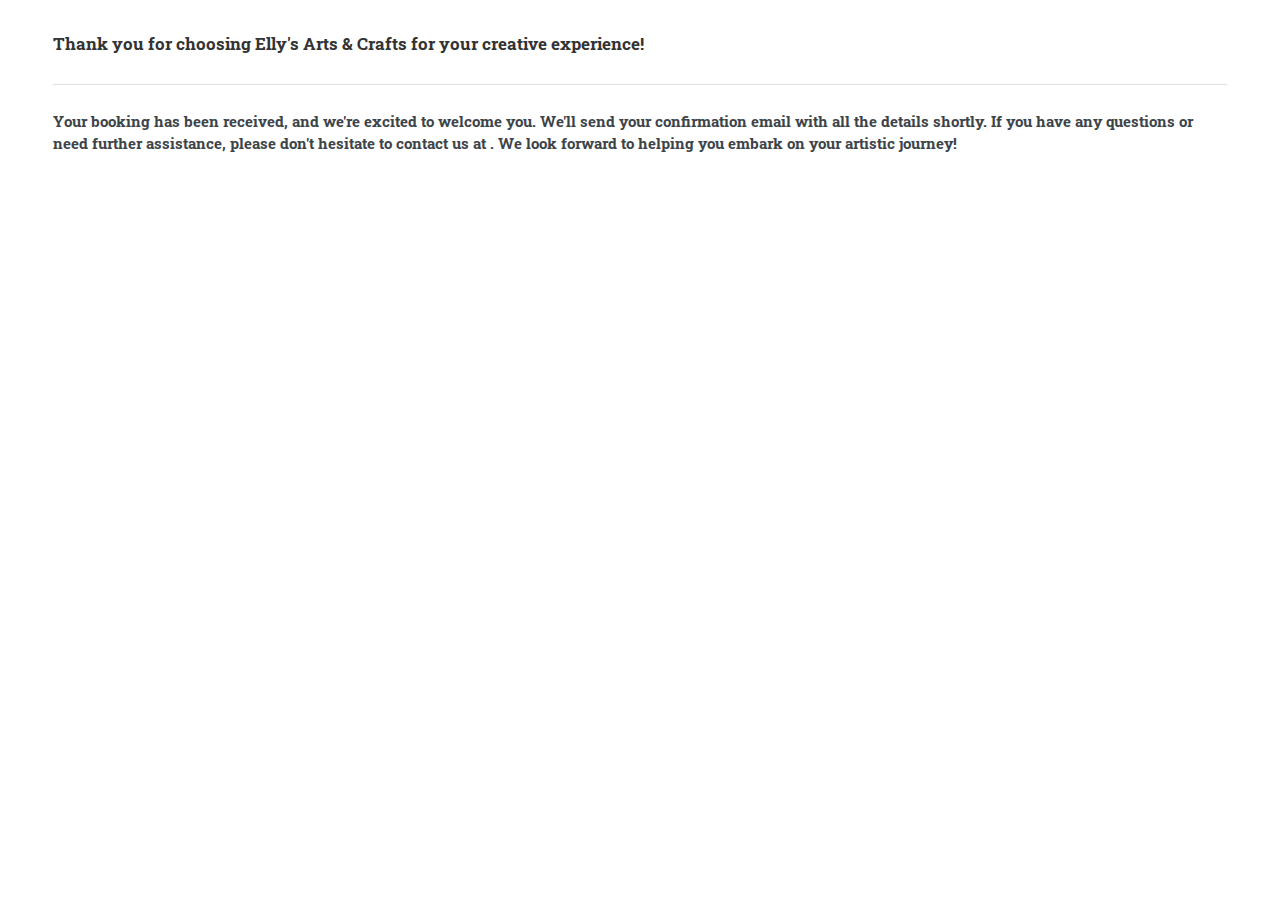
==== commit da4338b9: "update" ====
--- a/confirmation.html
+++ b/confirmation.html
@@ -31,7 +31,9 @@
 		<div id="main">
 			<div class="inner">
 
-			   <h3><span>"</span>Thank you for choosing Elly's Arts & Crafts for your creative experience! Your booking has been received, and we're excited to welcome you. We'll send your confirmation email with all the details shortly. In the meantime, feel free to explore our website at EllysArts.com to learn more about our offerings and prepare for your upcoming visit. If you have any questions or need further assistance, please don't hesitate to contact us at <email>ellysartscrafts@gmail.com</email>. We look forward to helping you embark on your artistic journey!<span>"</span></h3>
+			   <h3 style="height: 50%; margin-top: 2rem; color: #333333;">Thank you for choosing Elly's Arts & Crafts for your creative experience! </h3>
+			   <hr />
+			 	<h4>Your booking has been received, and we're excited to welcome you. We'll send your confirmation email with all the details shortly. If you have any questions or need further assistance, please don't hesitate to contact us at <a href="mailto:ellysartscrafts@gmail.com">. We look forward to helping you embark on your artistic journey!</h4>
 
 			</div>
 		</div>
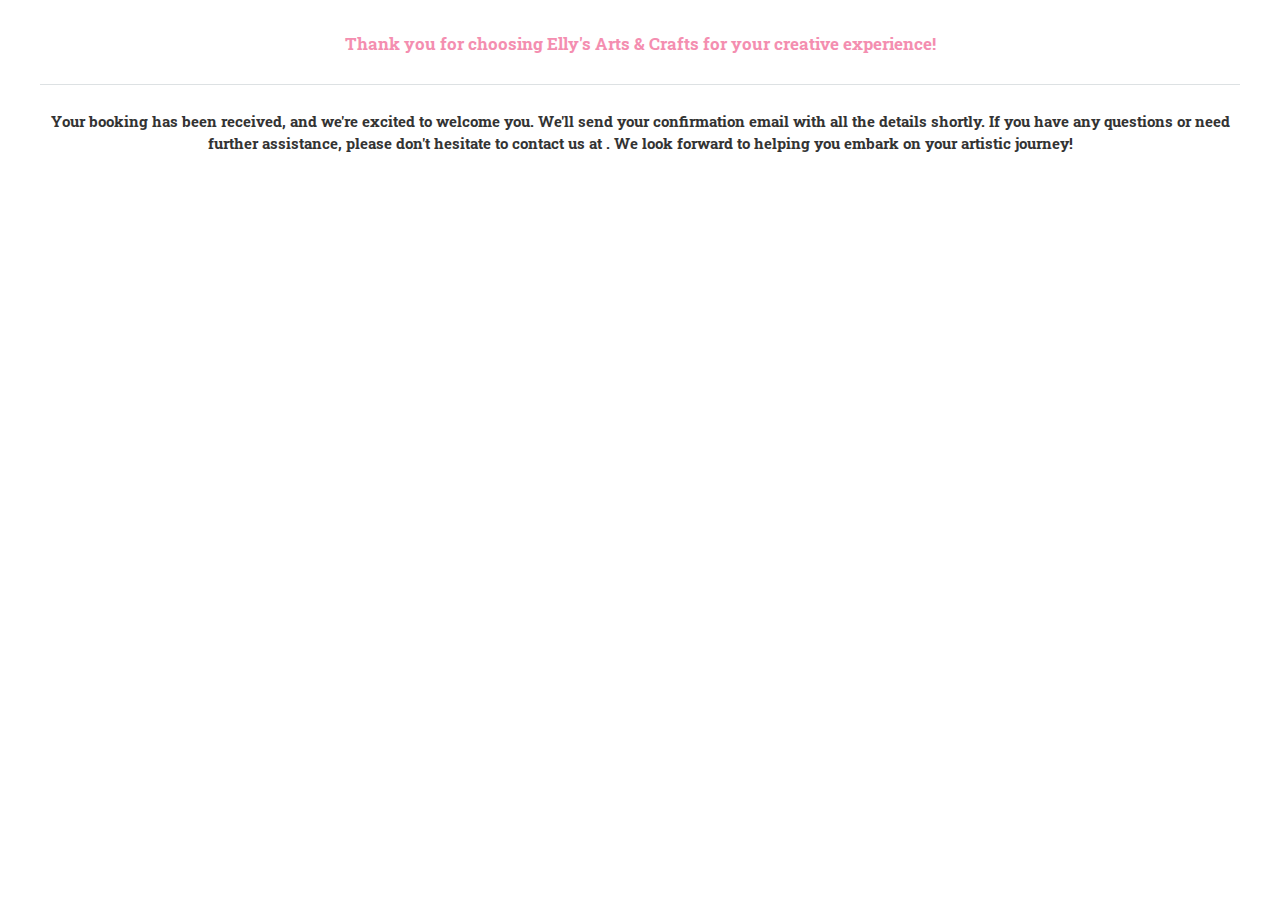
==== commit 57a46932: "update" ====
--- a/confirmation.html
+++ b/confirmation.html
@@ -29,11 +29,11 @@
 	</head>
 	<body>
 		<div id="main">
-			<div class="inner">
+			<div class="inner" style="text-align: center; padding: 0 3em 0.1em 3em;" >
 
-			   <h3 style="height: 50%; margin-top: 2rem; color: #333333;">Thank you for choosing Elly's Arts & Crafts for your creative experience! </h3>
+			   <h3 style="height: 50%; margin-top: 2rem; color: #f48eb0;">Thank you for choosing Elly's Arts & Crafts for your creative experience! </h3>
 			   <hr />
-			 	<h4>Your booking has been received, and we're excited to welcome you. We'll send your confirmation email with all the details shortly. If you have any questions or need further assistance, please don't hesitate to contact us at <a href="mailto:ellysartscrafts@gmail.com">. We look forward to helping you embark on your artistic journey!</h4>
+			 	<h4 style="color: #333333;">Your booking has been received, and we're excited to welcome you. We'll send your confirmation email with all the details shortly. If you have any questions or need further assistance, please don't hesitate to contact us at <a href="mailto:ellysartscrafts@gmail.com">. We look forward to helping you embark on your artistic journey!</h4>
 
 			</div>
 		</div>
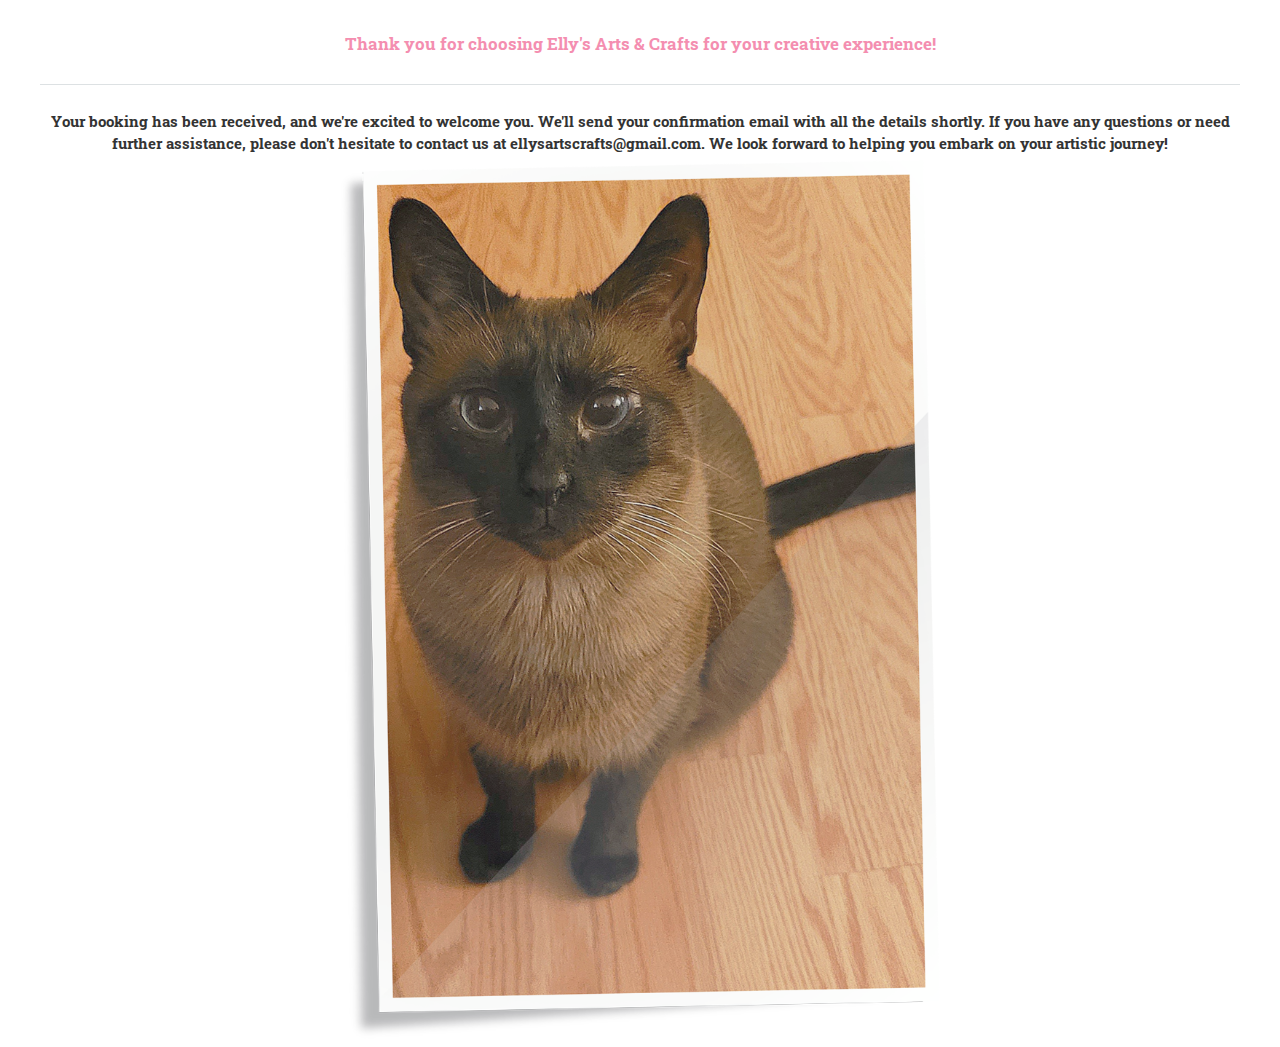
==== commit f1abc7c3: "cat" ====
--- a/confirmation.html
+++ b/confirmation.html
@@ -31,10 +31,10 @@
 		<div id="main">
 			<div class="inner" style="text-align: center; padding: 0 3em 0.1em 3em;" >
 
-			   <h3 style="height: 50%; margin-top: 2rem; color: #f48eb0;">Thank you for choosing Elly's Arts & Crafts for your creative experience! </h3>
+			   <h3 style="height: 50%; margin-top: 2rem; color: #f48eb0;">Thank you for choosing Elly's Arts & Crafts for your creative experience!</h3>
 			   <hr />
-			 	<h4 style="color: #333333;">Your booking has been received, and we're excited to welcome you. We'll send your confirmation email with all the details shortly. If you have any questions or need further assistance, please don't hesitate to contact us at <a href="mailto:ellysartscrafts@gmail.com">. We look forward to helping you embark on your artistic journey!</h4>
-
+			 	<h4 style="color: #333333;">Your booking has been received, and we're excited to welcome you. We'll send your confirmation email with all the details shortly. If you have any questions or need further assistance, please don't hesitate to contact us at <a href="mailto:ellysartscrafts@gmail.com">ellysartscrafts@gmail.com</a>. We look forward to helping you embark on your artistic journey!</h4>
+				 <img src="images/cat.png" alt="Hello~" width="50%" height="50%"/>
 			</div>
 		</div>
 
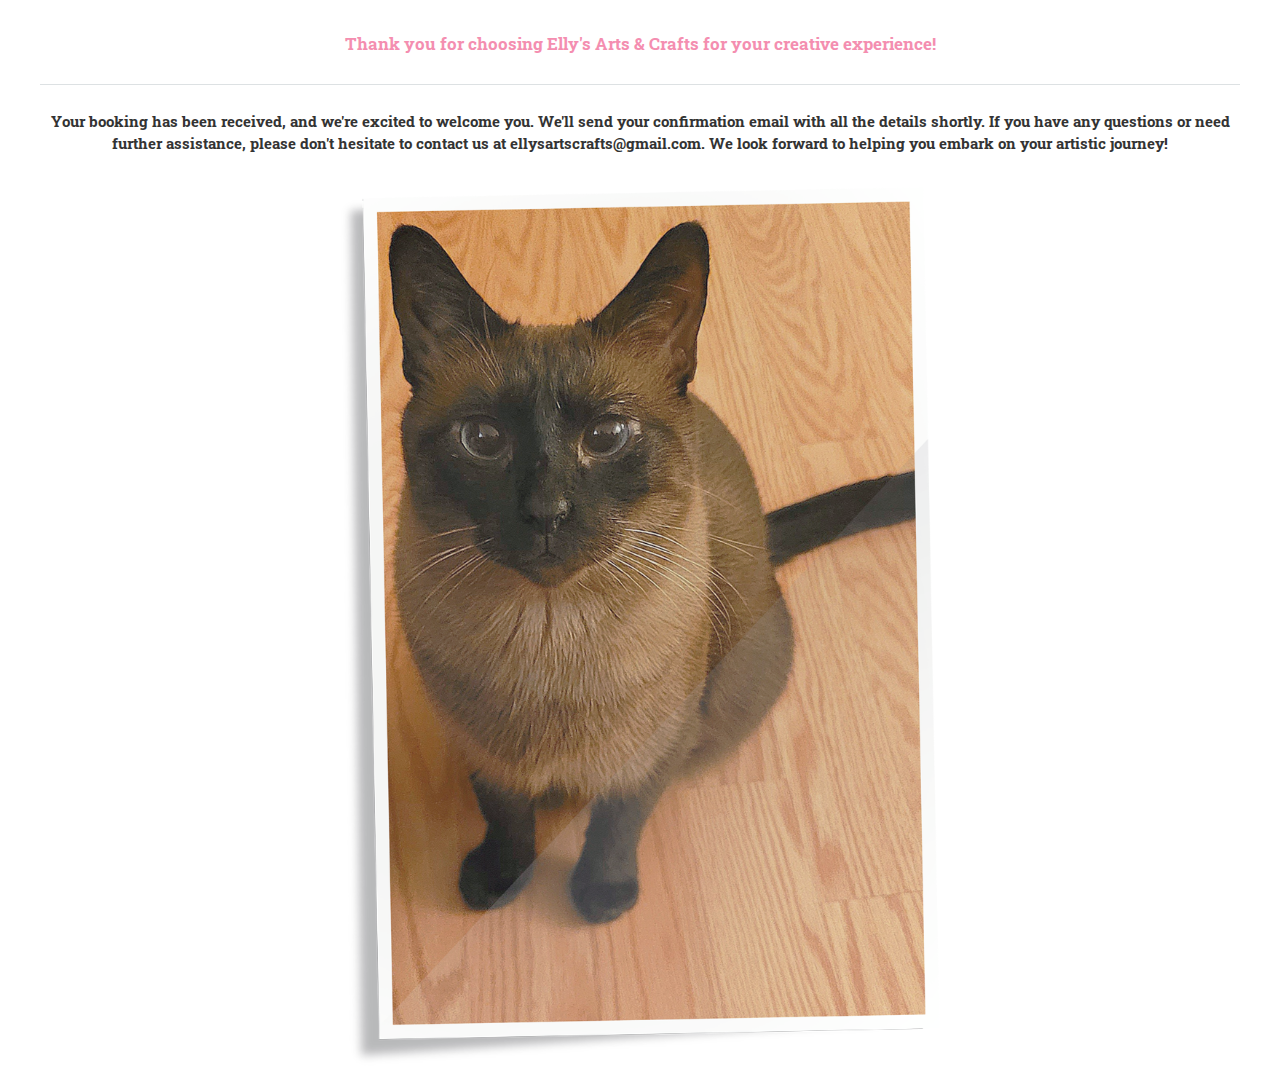
==== commit 66c92e60: "up" ====
--- a/confirmation.html
+++ b/confirmation.html
@@ -33,7 +33,8 @@
 
 			   <h3 style="height: 50%; margin-top: 2rem; color: #f48eb0;">Thank you for choosing Elly's Arts & Crafts for your creative experience!</h3>
 			   <hr />
-			 	<h4 style="color: #333333;">Your booking has been received, and we're excited to welcome you. We'll send your confirmation email with all the details shortly. If you have any questions or need further assistance, please don't hesitate to contact us at <a href="mailto:ellysartscrafts@gmail.com">ellysartscrafts@gmail.com</a>. We look forward to helping you embark on your artistic journey!</h4>
+			 	<h4 style="color: #333333; margin-bottom: 2rem;">Your booking has been received, and we're excited to welcome you. We'll send your confirmation email with all the details shortly. If you have any questions or need further assistance, please don't hesitate to contact us at <a href="mailto:ellysartscrafts@gmail.com">ellysartscrafts@gmail.com</a>. We look forward to helping you embark on your artistic journey!</h4>
+				
 				 <img src="images/cat.png" alt="Hello~" width="50%" height="50%"/>
 			</div>
 		</div>
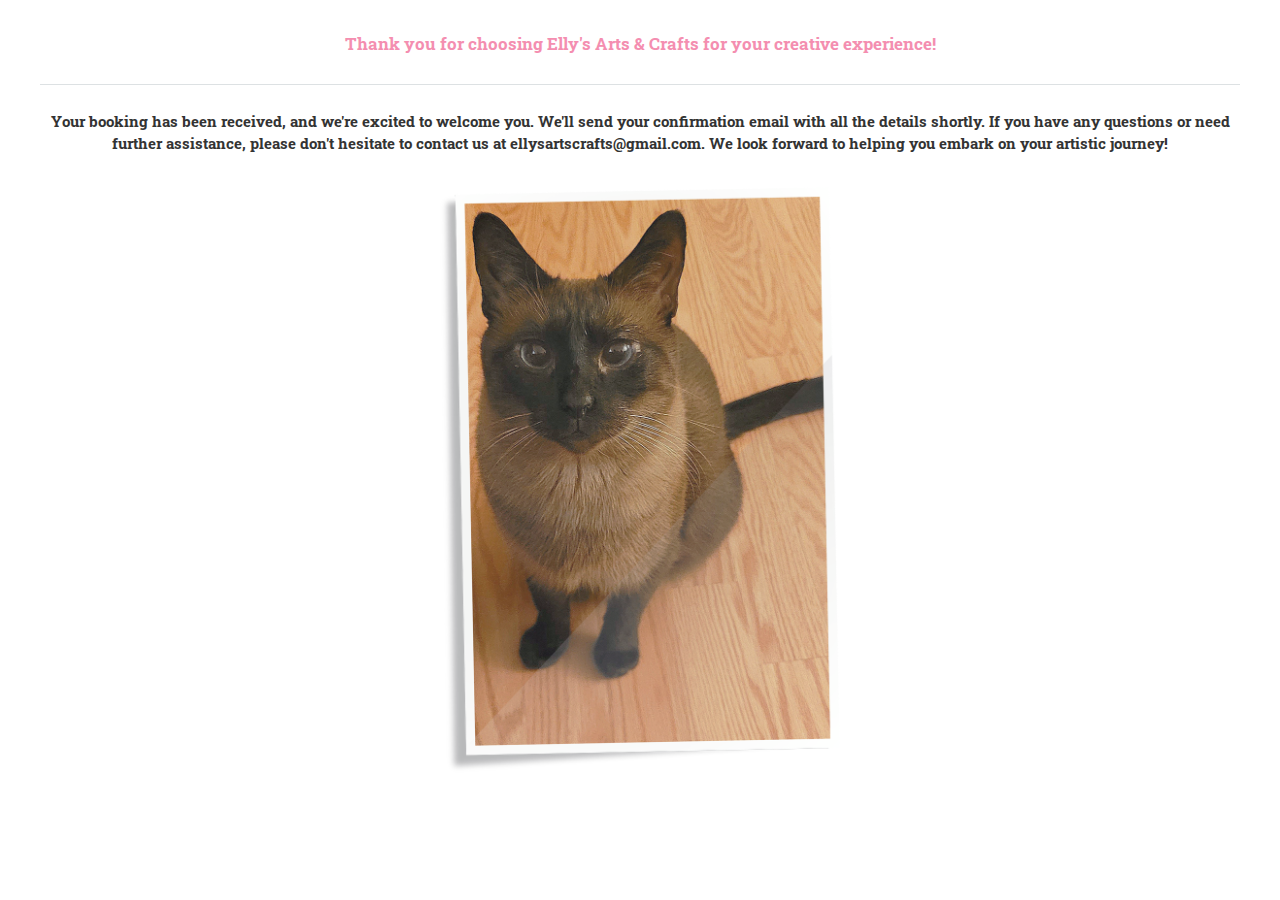
==== commit 04a74b4b: "up" ====
--- a/confirmation.html
+++ b/confirmation.html
@@ -35,7 +35,7 @@
 			   <hr />
 			 	<h4 style="color: #333333; margin-bottom: 2rem;">Your booking has been received, and we're excited to welcome you. We'll send your confirmation email with all the details shortly. If you have any questions or need further assistance, please don't hesitate to contact us at <a href="mailto:ellysartscrafts@gmail.com">ellysartscrafts@gmail.com</a>. We look forward to helping you embark on your artistic journey!</h4>
 				
-				 <img src="images/cat.png" alt="Hello~" width="50%" height="50%"/>
+				 <img src="images/cat.png" alt="Hello~" width="50%" height="50%" style="max-width: 400px;"/>
 			</div>
 		</div>
 
